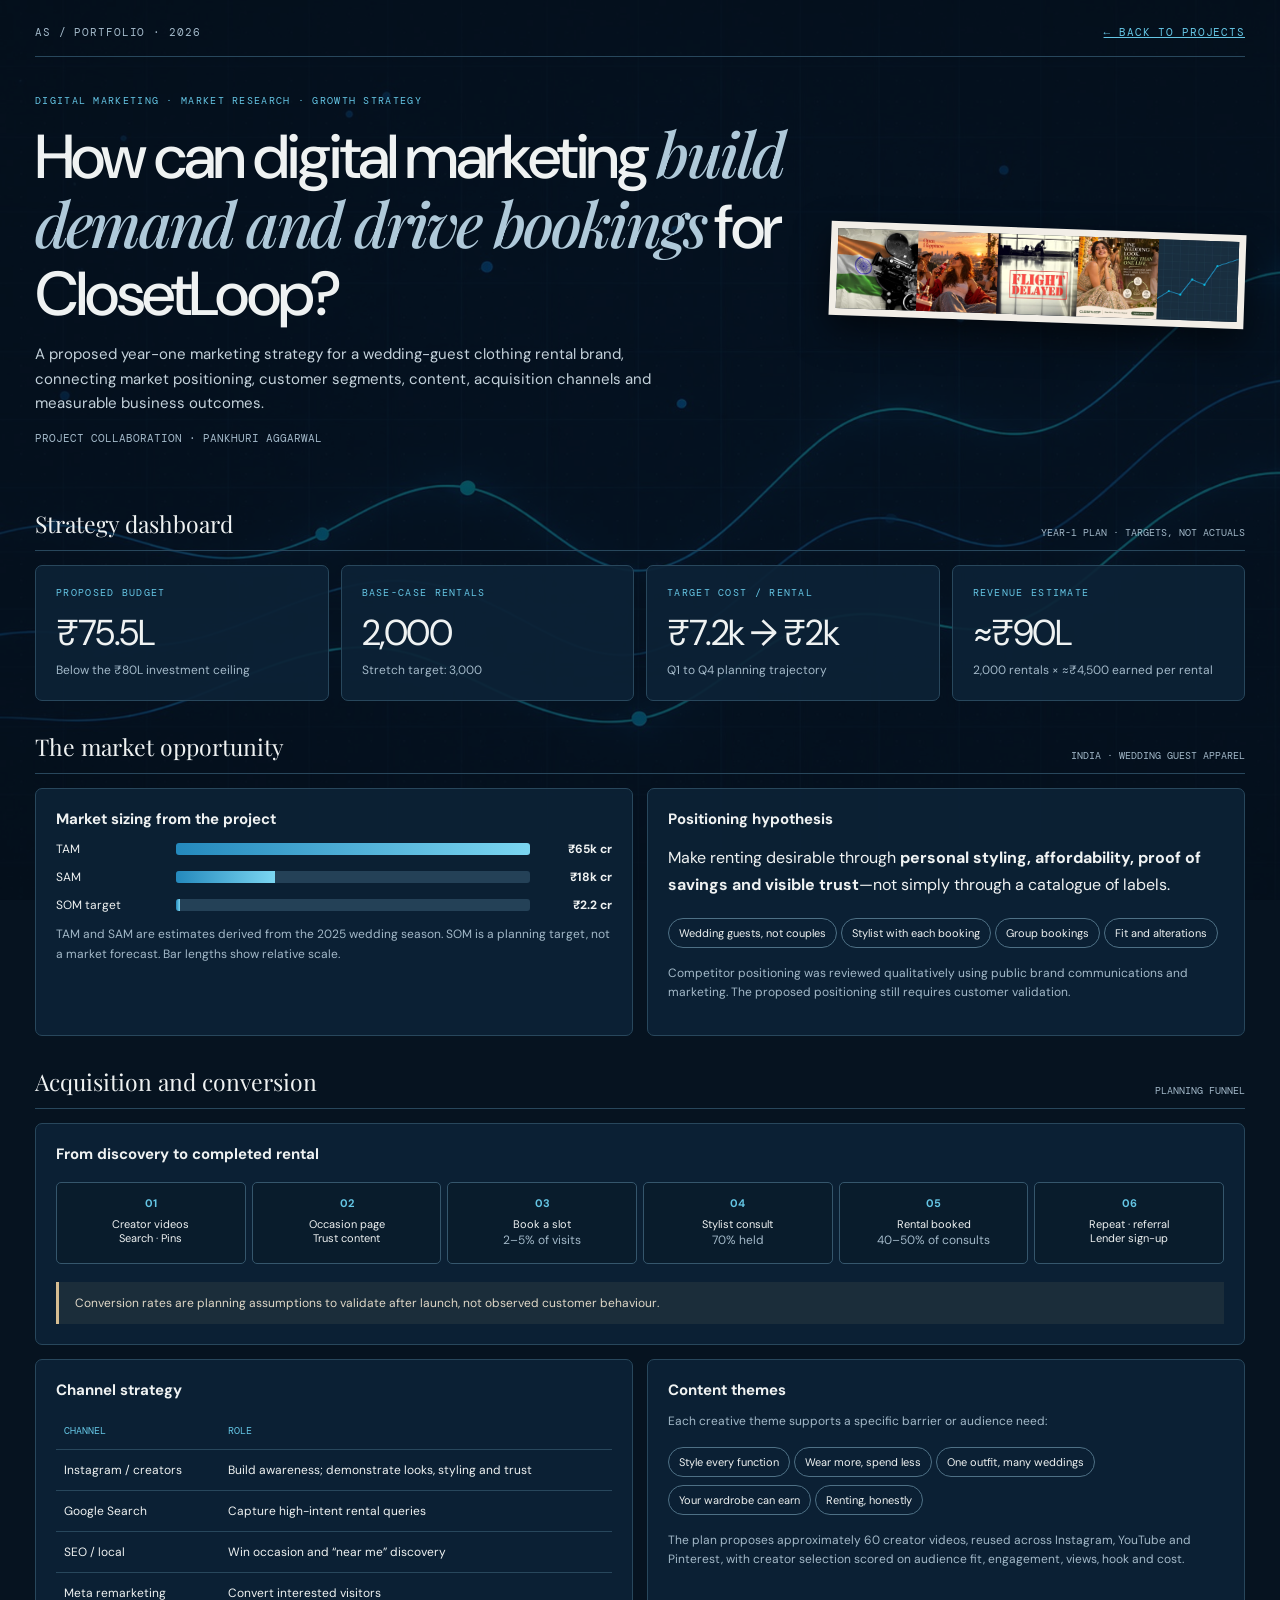
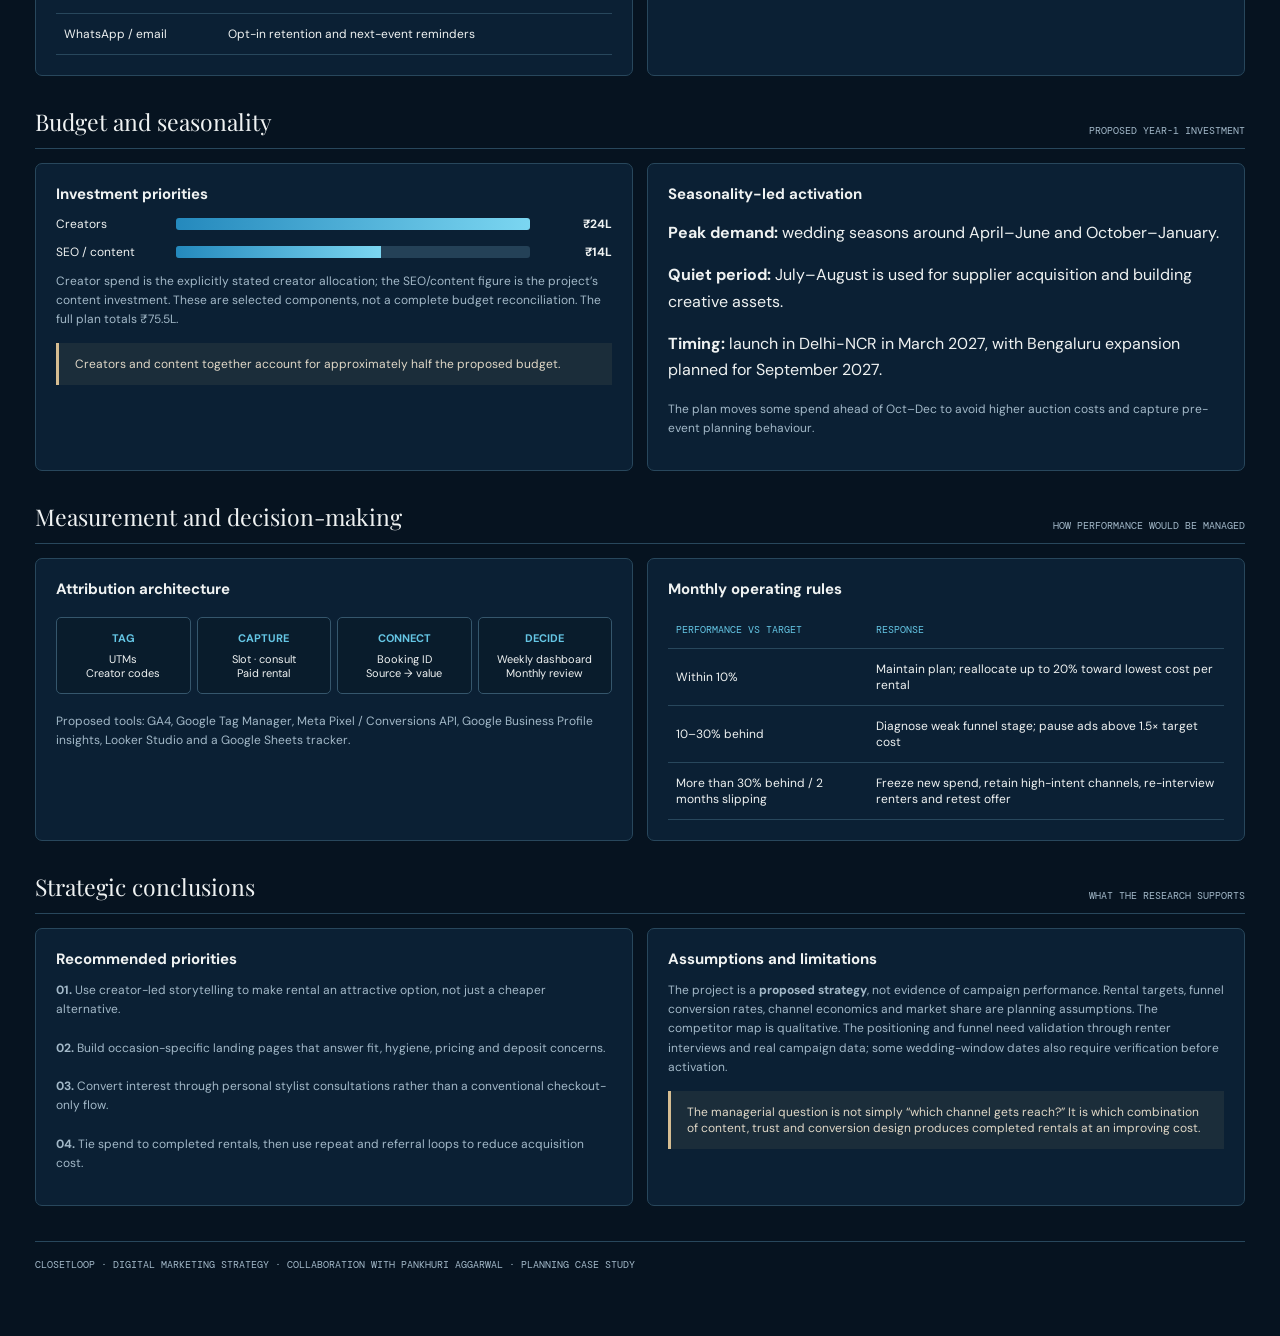
==== closetloop.html @ 4fa4aa9a "Publish portfolio project dashboards" ====
<!doctype html><html lang="en"><head><meta charset="utf-8"><meta name="viewport" content="width=device-width,initial-scale=1"><title>ClosetLoop | Digital Marketing Strategy</title><style>
@import url('https://fonts.googleapis.com/css2?family=DM+Sans:wght@400;500;600;700&family=DM+Mono&family=Playfair+Display:ital,wght@0,500;1,500&display=swap');
:root{--ink:#eff2f2;--muted:#a3b9c9;--line:#28475c;--cyan:#65c6e5;--gold:#d6bd92;--panel:#0d2336e8}*{box-sizing:border-box}body{margin:0;background:#061320 url('assets/wallpaper.jpg') center/cover fixed;color:var(--ink);font-family:'DM Sans',sans-serif}body:before{content:'';position:fixed;inset:0;background:#061320b5;z-index:-1}.wrap{max-width:1300px;margin:auto;padding:25px 35px 65px}.top{display:flex;justify-content:space-between;border-bottom:1px solid var(--line);padding-bottom:17px;font:11px 'DM Mono',monospace;letter-spacing:.08em;color:var(--muted)}a{color:var(--cyan)}.hero{display:grid;grid-template-columns:1.3fr .7fr;gap:25px;align-items:center;padding:37px 0 22px}.eyebrow,.micro{font:10px 'DM Mono',monospace;letter-spacing:.13em;text-transform:uppercase;color:var(--cyan)}h1{font-size:clamp(35px,5vw,62px);line-height:1.07;letter-spacing:-.045em;font-weight:500;margin:13px 0}h1 em{font-family:'Playfair Display',serif;color:#afc9d9;font-weight:500}p{line-height:1.65}.lede{color:#c4d2db;font-size:15px;max-width:670px}.hero img{width:100%;max-height:260px;object-fit:cover;object-position:75% center;border:7px solid #f2eee7;transform:rotate(2deg);box-shadow:0 15px 35px #0008}.credit{font:11px 'DM Mono',monospace;color:var(--muted)}.section{margin-top:30px}.sectionhead{display:flex;justify-content:space-between;align-items:end;gap:12px;border-bottom:1px solid var(--line);padding-bottom:11px;margin-bottom:14px}.sectionhead h2{font:23px 'Playfair Display',serif;margin:0}.sectionhead span{font:10px 'DM Mono',monospace;color:var(--muted)}.kpis{display:grid;grid-template-columns:repeat(4,1fr);gap:12px}.panel{background:var(--panel);border:1px solid var(--line);border-radius:7px;padding:20px}.metric{font-size:36px;letter-spacing:-.04em;margin:10px 0 5px}.small{font-size:12px;color:var(--muted);line-height:1.6}.two{display:grid;grid-template-columns:1fr 1fr;gap:14px}.panel h3{font-size:15px;margin:0 0 12px}.barrow{display:grid;grid-template-columns:110px 1fr 72px;gap:10px;align-items:center;margin:12px 0;font-size:12px}.track{height:12px;background:#244157;border-radius:3px;overflow:hidden}.fill{height:100%;background:linear-gradient(90deg,#2489bd,#7bd6f1)}.barrow strong{text-align:right}.steps{display:flex;gap:6px;margin:18px 0;flex-wrap:wrap}.step{flex:1;min-width:105px;border:1px solid #35566c;background:#091c2c;padding:13px 8px;border-radius:5px;text-align:center;font-size:11px}.step b{display:block;color:var(--cyan);margin-bottom:7px}.table{width:100%;border-collapse:collapse;font-size:12px}.table th,.table td{padding:12px 8px;text-align:left;border-bottom:1px solid var(--line)}.table th{color:var(--cyan);font:10px 'DM Mono',monospace;text-transform:uppercase}.pill{display:inline-block;border:1px solid #4e7085;border-radius:30px;padding:7px 10px;font-size:11px;margin:4px 4px 4px 0}.callout{border-left:3px solid var(--gold);background:#d6bd9214;padding:13px 16px;font-size:12px;color:#e0d8c7;margin-top:14px}.foot{border-top:1px solid var(--line);margin-top:35px;padding-top:16px;font:10px 'DM Mono',monospace;color:var(--muted)}@media(max-width:850px){.hero,.two{grid-template-columns:1fr}.kpis{grid-template-columns:repeat(2,1fr)}.hero img{max-height:240px}}@media(max-width:500px){.wrap{padding:20px}.kpis{grid-template-columns:1fr}.barrow{grid-template-columns:90px 1fr 55px}}
</style></head><body><main class="wrap"><header class="top"><span>AS / PORTFOLIO · 2026</span><a href="index.html">← BACK TO PROJECTS</a></header>
<div class="hero"><div><div class="eyebrow">DIGITAL MARKETING · MARKET RESEARCH · GROWTH STRATEGY</div><h1>How can digital marketing <em>build demand and drive bookings</em> for ClosetLoop?</h1><p class="lede">A proposed year-one marketing strategy for a wedding-guest clothing rental brand, connecting market positioning, customer segments, content, acquisition channels and measurable business outcomes.</p><p class="credit">PROJECT COLLABORATION · PANKHURI AGGARWAL</p></div><img src="assets/project-strip.jpg" alt="ClosetLoop wedding-wear campaign creative"></div>
<section class="section"><div class="sectionhead"><h2>Strategy dashboard</h2><span>YEAR-1 PLAN · TARGETS, NOT ACTUALS</span></div><div class="kpis"><div class="panel"><div class="micro">PROPOSED BUDGET</div><div class="metric">₹75.5L</div><div class="small">Below the ₹80L investment ceiling</div></div><div class="panel"><div class="micro">BASE-CASE RENTALS</div><div class="metric">2,000</div><div class="small">Stretch target: 3,000</div></div><div class="panel"><div class="micro">TARGET COST / RENTAL</div><div class="metric">₹7.2k → ₹2k</div><div class="small">Q1 to Q4 planning trajectory</div></div><div class="panel"><div class="micro">REVENUE ESTIMATE</div><div class="metric">≈₹90L</div><div class="small">2,000 rentals × ≈₹4,500 earned per rental</div></div></section>
<section class="section"><div class="sectionhead"><h2>The market opportunity</h2><span>INDIA · WEDDING GUEST APPAREL</span></div><div class="two"><div class="panel"><h3>Market sizing from the project</h3><div class="barrow"><span>TAM</span><div class="track"><div class="fill" style="width:100%"></div></div><strong>₹65k cr</strong></div><div class="barrow"><span>SAM</span><div class="track"><div class="fill" style="width:28%"></div></div><strong>₹18k cr</strong></div><div class="barrow"><span>SOM target</span><div class="track"><div class="fill" style="width:1%;min-width:4px"></div></div><strong>₹2.2 cr</strong></div><p class="small">TAM and SAM are estimates derived from the 2025 wedding season. SOM is a planning target, not a market forecast. Bar lengths show relative scale.</p></div><div class="panel"><h3>Positioning hypothesis</h3><p>Make renting desirable through <b>personal styling, affordability, proof of savings and visible trust</b>—not simply through a catalogue of labels.</p><span class="pill">Wedding guests, not couples</span><span class="pill">Stylist with each booking</span><span class="pill">Group bookings</span><span class="pill">Fit and alterations</span><p class="small">Competitor positioning was reviewed qualitatively using public brand communications and marketing. The proposed positioning still requires customer validation.</p></div></div></section>
<section class="section"><div class="sectionhead"><h2>Acquisition and conversion</h2><span>PLANNING FUNNEL</span></div><div class="panel"><h3>From discovery to completed rental</h3><div class="steps"><div class="step"><b>01</b>Creator videos<br>Search · Pins</div><div class="step"><b>02</b>Occasion page<br>Trust content</div><div class="step"><b>03</b>Book a slot<br><span class="small">2–5% of visits</span></div><div class="step"><b>04</b>Stylist consult<br><span class="small">70% held</span></div><div class="step"><b>05</b>Rental booked<br><span class="small">40–50% of consults</span></div><div class="step"><b>06</b>Repeat · referral<br>Lender sign-up</div></div><div class="callout">Conversion rates are planning assumptions to validate after launch, not observed customer behaviour.</div></div><div class="two" style="margin-top:14px"><div class="panel"><h3>Channel strategy</h3><table class="table"><tr><th>Channel</th><th>Role</th></tr><tr><td>Instagram / creators</td><td>Build awareness; demonstrate looks, styling and trust</td></tr><tr><td>Google Search</td><td>Capture high-intent rental queries</td></tr><tr><td>SEO / local</td><td>Win occasion and “near me” discovery</td></tr><tr><td>Meta remarketing</td><td>Convert interested visitors</td></tr><tr><td>WhatsApp / email</td><td>Opt-in retention and next-event reminders</td></tr></table></div><div class="panel"><h3>Content themes</h3><p class="small">Each creative theme supports a specific barrier or audience need:</p><span class="pill">Style every function</span><span class="pill">Wear more, spend less</span><span class="pill">One outfit, many weddings</span><span class="pill">Your wardrobe can earn</span><span class="pill">Renting, honestly</span><p class="small">The plan proposes approximately 60 creator videos, reused across Instagram, YouTube and Pinterest, with creator selection scored on audience fit, engagement, views, hook and cost.</p></div></div></section>
<section class="section"><div class="sectionhead"><h2>Budget and seasonality</h2><span>PROPOSED YEAR-1 INVESTMENT</span></div><div class="two"><div class="panel"><h3>Investment priorities</h3><div class="barrow"><span>Creators</span><div class="track"><div class="fill" style="width:100%"></div></div><strong>₹24L</strong></div><div class="barrow"><span>SEO / content</span><div class="track"><div class="fill" style="width:58%"></div></div><strong>₹14L</strong></div><p class="small">Creator spend is the explicitly stated creator allocation; the SEO/content figure is the project’s content investment. These are selected components, not a complete budget reconciliation. The full plan totals ₹75.5L.</p><div class="callout">Creators and content together account for approximately half the proposed budget.</div></div><div class="panel"><h3>Seasonality-led activation</h3><p><b>Peak demand:</b> wedding seasons around April–June and October–January.</p><p><b>Quiet period:</b> July–August is used for supplier acquisition and building creative assets.</p><p><b>Timing:</b> launch in Delhi-NCR in March 2027, with Bengaluru expansion planned for September 2027.</p><p class="small">The plan moves some spend ahead of Oct–Dec to avoid higher auction costs and capture pre-event planning behaviour.</p></div></div></section>
<section class="section"><div class="sectionhead"><h2>Measurement and decision-making</h2><span>HOW PERFORMANCE WOULD BE MANAGED</span></div><div class="two"><div class="panel"><h3>Attribution architecture</h3><div class="steps"><div class="step"><b>TAG</b>UTMs<br>Creator codes</div><div class="step"><b>CAPTURE</b>Slot · consult<br>Paid rental</div><div class="step"><b>CONNECT</b>Booking ID<br>Source → value</div><div class="step"><b>DECIDE</b>Weekly dashboard<br>Monthly review</div></div><p class="small">Proposed tools: GA4, Google Tag Manager, Meta Pixel / Conversions API, Google Business Profile insights, Looker Studio and a Google Sheets tracker.</p></div><div class="panel"><h3>Monthly operating rules</h3><table class="table"><tr><th>Performance vs target</th><th>Response</th></tr><tr><td>Within 10%</td><td>Maintain plan; reallocate up to 20% toward lowest cost per rental</td></tr><tr><td>10–30% behind</td><td>Diagnose weak funnel stage; pause ads above 1.5× target cost</td></tr><tr><td>More than 30% behind / 2 months slipping</td><td>Freeze new spend, retain high-intent channels, re-interview renters and retest offer</td></tr></table></div></div></section>
<section class="section"><div class="sectionhead"><h2>Strategic conclusions</h2><span>WHAT THE RESEARCH SUPPORTS</span></div><div class="two"><div class="panel"><h3>Recommended priorities</h3><p class="small"><b>01.</b> Use creator-led storytelling to make rental an attractive option, not just a cheaper alternative.<br><br><b>02.</b> Build occasion-specific landing pages that answer fit, hygiene, pricing and deposit concerns.<br><br><b>03.</b> Convert interest through personal stylist consultations rather than a conventional checkout-only flow.<br><br><b>04.</b> Tie spend to completed rentals, then use repeat and referral loops to reduce acquisition cost.</p></div><div class="panel"><h3>Assumptions and limitations</h3><p class="small">The project is a <b>proposed strategy</b>, not evidence of campaign performance. Rental targets, funnel conversion rates, channel economics and market share are planning assumptions. The competitor map is qualitative. The positioning and funnel need validation through renter interviews and real campaign data; some wedding-window dates also require verification before activation.</p><div class="callout">The managerial question is not simply “which channel gets reach?” It is which combination of content, trust and conversion design produces completed rentals at an improving cost.</div></div></div></section>
<footer class="foot">CLOSETLOOP · DIGITAL MARKETING STRATEGY · COLLABORATION WITH PANKHURI AGGARWAL · PLANNING CASE STUDY</footer></main></body></html>
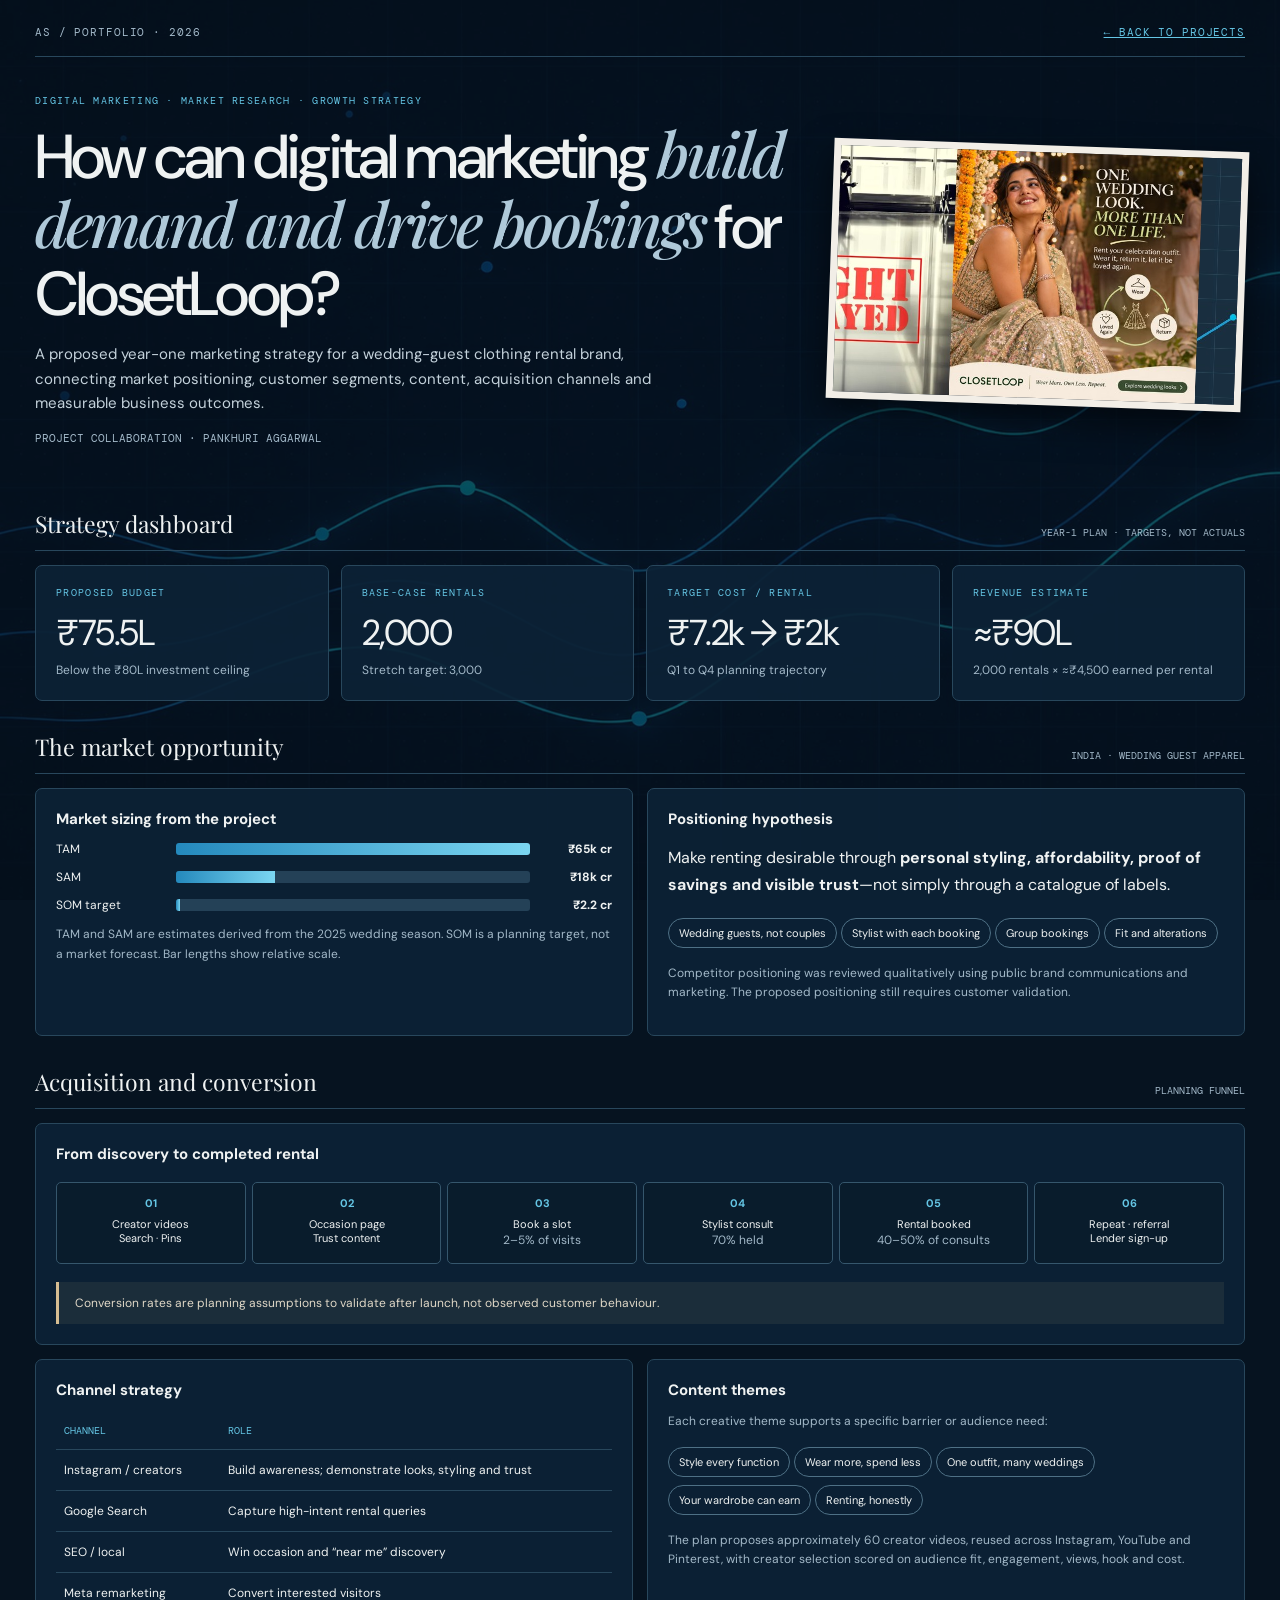
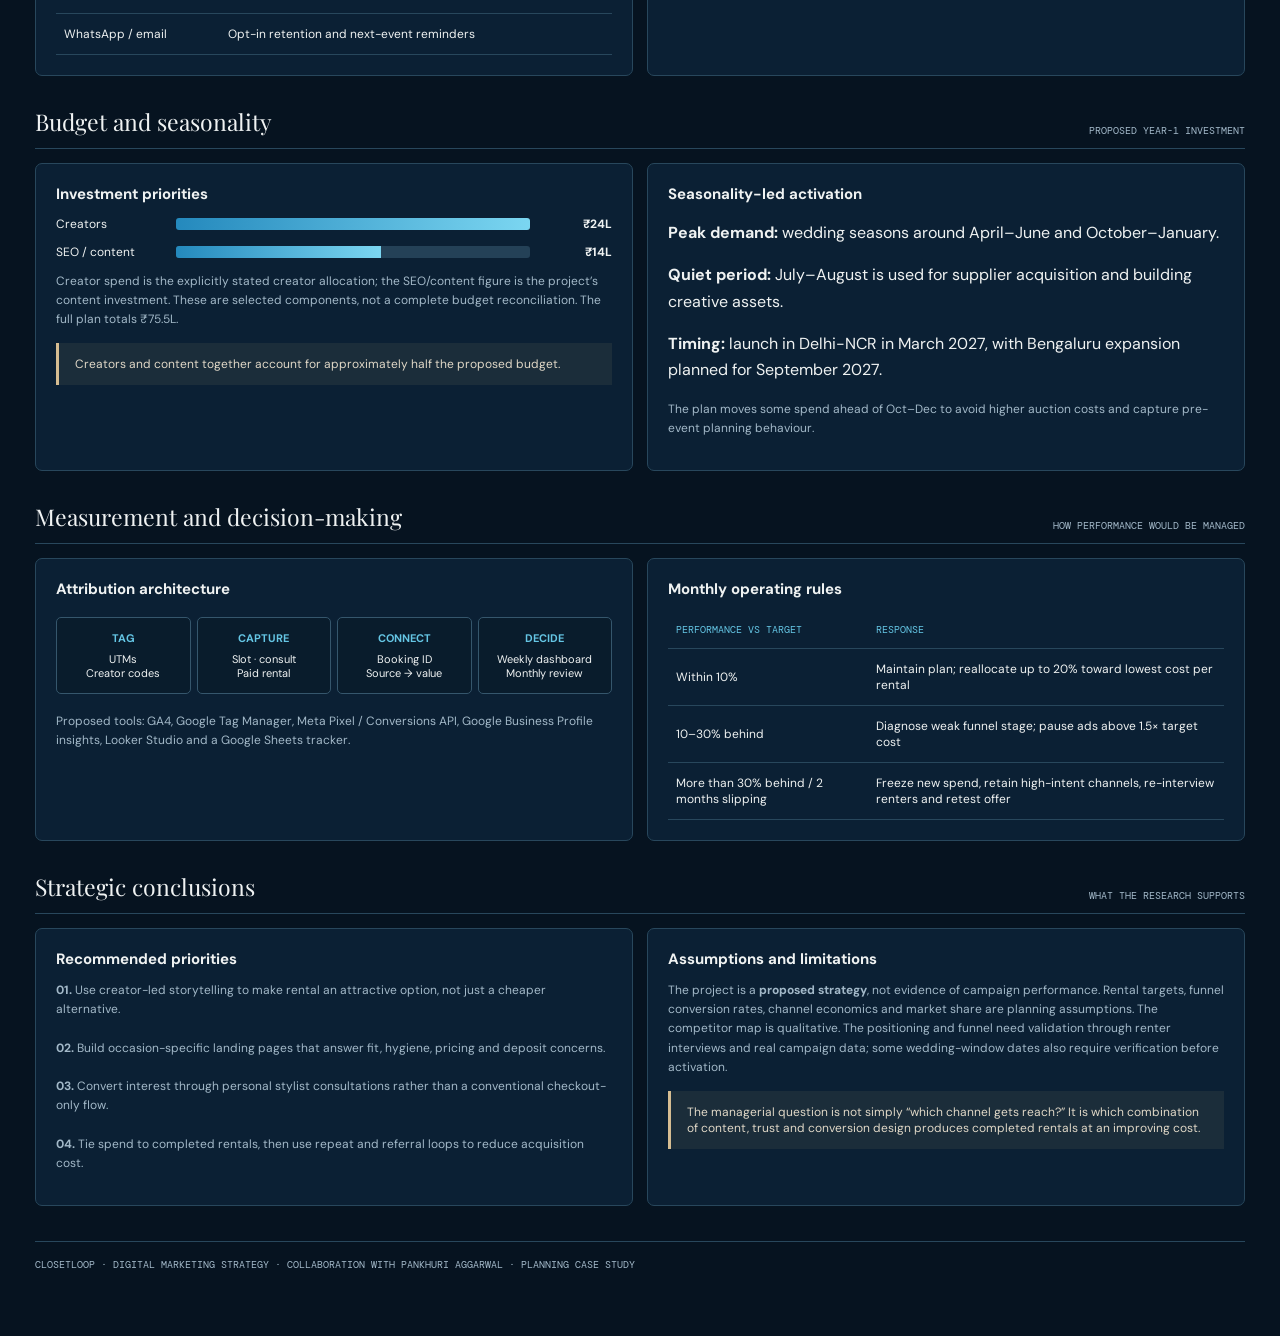
==== commit dff7dfa0: "Crop campaign visual in ClosetLoop dashboard" ====
--- a/closetloop.html
+++ b/closetloop.html
@@ -1,6 +1,6 @@
 <!doctype html><html lang="en"><head><meta charset="utf-8"><meta name="viewport" content="width=device-width,initial-scale=1"><title>ClosetLoop | Digital Marketing Strategy</title><style>
 @import url('https://fonts.googleapis.com/css2?family=DM+Sans:wght@400;500;600;700&family=DM+Mono&family=Playfair+Display:ital,wght@0,500;1,500&display=swap');
-:root{--ink:#eff2f2;--muted:#a3b9c9;--line:#28475c;--cyan:#65c6e5;--gold:#d6bd92;--panel:#0d2336e8}*{box-sizing:border-box}body{margin:0;background:#061320 url('assets/wallpaper.jpg') center/cover fixed;color:var(--ink);font-family:'DM Sans',sans-serif}body:before{content:'';position:fixed;inset:0;background:#061320b5;z-index:-1}.wrap{max-width:1300px;margin:auto;padding:25px 35px 65px}.top{display:flex;justify-content:space-between;border-bottom:1px solid var(--line);padding-bottom:17px;font:11px 'DM Mono',monospace;letter-spacing:.08em;color:var(--muted)}a{color:var(--cyan)}.hero{display:grid;grid-template-columns:1.3fr .7fr;gap:25px;align-items:center;padding:37px 0 22px}.eyebrow,.micro{font:10px 'DM Mono',monospace;letter-spacing:.13em;text-transform:uppercase;color:var(--cyan)}h1{font-size:clamp(35px,5vw,62px);line-height:1.07;letter-spacing:-.045em;font-weight:500;margin:13px 0}h1 em{font-family:'Playfair Display',serif;color:#afc9d9;font-weight:500}p{line-height:1.65}.lede{color:#c4d2db;font-size:15px;max-width:670px}.hero img{width:100%;max-height:260px;object-fit:cover;object-position:75% center;border:7px solid #f2eee7;transform:rotate(2deg);box-shadow:0 15px 35px #0008}.credit{font:11px 'DM Mono',monospace;color:var(--muted)}.section{margin-top:30px}.sectionhead{display:flex;justify-content:space-between;align-items:end;gap:12px;border-bottom:1px solid var(--line);padding-bottom:11px;margin-bottom:14px}.sectionhead h2{font:23px 'Playfair Display',serif;margin:0}.sectionhead span{font:10px 'DM Mono',monospace;color:var(--muted)}.kpis{display:grid;grid-template-columns:repeat(4,1fr);gap:12px}.panel{background:var(--panel);border:1px solid var(--line);border-radius:7px;padding:20px}.metric{font-size:36px;letter-spacing:-.04em;margin:10px 0 5px}.small{font-size:12px;color:var(--muted);line-height:1.6}.two{display:grid;grid-template-columns:1fr 1fr;gap:14px}.panel h3{font-size:15px;margin:0 0 12px}.barrow{display:grid;grid-template-columns:110px 1fr 72px;gap:10px;align-items:center;margin:12px 0;font-size:12px}.track{height:12px;background:#244157;border-radius:3px;overflow:hidden}.fill{height:100%;background:linear-gradient(90deg,#2489bd,#7bd6f1)}.barrow strong{text-align:right}.steps{display:flex;gap:6px;margin:18px 0;flex-wrap:wrap}.step{flex:1;min-width:105px;border:1px solid #35566c;background:#091c2c;padding:13px 8px;border-radius:5px;text-align:center;font-size:11px}.step b{display:block;color:var(--cyan);margin-bottom:7px}.table{width:100%;border-collapse:collapse;font-size:12px}.table th,.table td{padding:12px 8px;text-align:left;border-bottom:1px solid var(--line)}.table th{color:var(--cyan);font:10px 'DM Mono',monospace;text-transform:uppercase}.pill{display:inline-block;border:1px solid #4e7085;border-radius:30px;padding:7px 10px;font-size:11px;margin:4px 4px 4px 0}.callout{border-left:3px solid var(--gold);background:#d6bd9214;padding:13px 16px;font-size:12px;color:#e0d8c7;margin-top:14px}.foot{border-top:1px solid var(--line);margin-top:35px;padding-top:16px;font:10px 'DM Mono',monospace;color:var(--muted)}@media(max-width:850px){.hero,.two{grid-template-columns:1fr}.kpis{grid-template-columns:repeat(2,1fr)}.hero img{max-height:240px}}@media(max-width:500px){.wrap{padding:20px}.kpis{grid-template-columns:1fr}.barrow{grid-template-columns:90px 1fr 55px}}
+:root{--ink:#eff2f2;--muted:#a3b9c9;--line:#28475c;--cyan:#65c6e5;--gold:#d6bd92;--panel:#0d2336e8}*{box-sizing:border-box}body{margin:0;background:#061320 url('assets/wallpaper.jpg') center/cover fixed;color:var(--ink);font-family:'DM Sans',sans-serif}body:before{content:'';position:fixed;inset:0;background:#061320b5;z-index:-1}.wrap{max-width:1300px;margin:auto;padding:25px 35px 65px}.top{display:flex;justify-content:space-between;border-bottom:1px solid var(--line);padding-bottom:17px;font:11px 'DM Mono',monospace;letter-spacing:.08em;color:var(--muted)}a{color:var(--cyan)}.hero{display:grid;grid-template-columns:1.3fr .7fr;gap:25px;align-items:center;padding:37px 0 22px}.eyebrow,.micro{font:10px 'DM Mono',monospace;letter-spacing:.13em;text-transform:uppercase;color:var(--cyan)}h1{font-size:clamp(35px,5vw,62px);line-height:1.07;letter-spacing:-.045em;font-weight:500;margin:13px 0}h1 em{font-family:'Playfair Display',serif;color:#afc9d9;font-weight:500}p{line-height:1.65}.lede{color:#c4d2db;font-size:15px;max-width:670px}.hero img{width:100%;height:260px;max-height:260px;object-fit:cover;object-position:75% center;border:7px solid #f2eee7;transform:rotate(2deg);box-shadow:0 15px 35px #0008}.credit{font:11px 'DM Mono',monospace;color:var(--muted)}.section{margin-top:30px}.sectionhead{display:flex;justify-content:space-between;align-items:end;gap:12px;border-bottom:1px solid var(--line);padding-bottom:11px;margin-bottom:14px}.sectionhead h2{font:23px 'Playfair Display',serif;margin:0}.sectionhead span{font:10px 'DM Mono',monospace;color:var(--muted)}.kpis{display:grid;grid-template-columns:repeat(4,1fr);gap:12px}.panel{background:var(--panel);border:1px solid var(--line);border-radius:7px;padding:20px}.metric{font-size:36px;letter-spacing:-.04em;margin:10px 0 5px}.small{font-size:12px;color:var(--muted);line-height:1.6}.two{display:grid;grid-template-columns:1fr 1fr;gap:14px}.panel h3{font-size:15px;margin:0 0 12px}.barrow{display:grid;grid-template-columns:110px 1fr 72px;gap:10px;align-items:center;margin:12px 0;font-size:12px}.track{height:12px;background:#244157;border-radius:3px;overflow:hidden}.fill{height:100%;background:linear-gradient(90deg,#2489bd,#7bd6f1)}.barrow strong{text-align:right}.steps{display:flex;gap:6px;margin:18px 0;flex-wrap:wrap}.step{flex:1;min-width:105px;border:1px solid #35566c;background:#091c2c;padding:13px 8px;border-radius:5px;text-align:center;font-size:11px}.step b{display:block;color:var(--cyan);margin-bottom:7px}.table{width:100%;border-collapse:collapse;font-size:12px}.table th,.table td{padding:12px 8px;text-align:left;border-bottom:1px solid var(--line)}.table th{color:var(--cyan);font:10px 'DM Mono',monospace;text-transform:uppercase}.pill{display:inline-block;border:1px solid #4e7085;border-radius:30px;padding:7px 10px;font-size:11px;margin:4px 4px 4px 0}.callout{border-left:3px solid var(--gold);background:#d6bd9214;padding:13px 16px;font-size:12px;color:#e0d8c7;margin-top:14px}.foot{border-top:1px solid var(--line);margin-top:35px;padding-top:16px;font:10px 'DM Mono',monospace;color:var(--muted)}@media(max-width:850px){.hero,.two{grid-template-columns:1fr}.kpis{grid-template-columns:repeat(2,1fr)}.hero img{max-height:240px}}@media(max-width:500px){.wrap{padding:20px}.kpis{grid-template-columns:1fr}.barrow{grid-template-columns:90px 1fr 55px}}
 </style></head><body><main class="wrap"><header class="top"><span>AS / PORTFOLIO · 2026</span><a href="index.html">← BACK TO PROJECTS</a></header>
 <div class="hero"><div><div class="eyebrow">DIGITAL MARKETING · MARKET RESEARCH · GROWTH STRATEGY</div><h1>How can digital marketing <em>build demand and drive bookings</em> for ClosetLoop?</h1><p class="lede">A proposed year-one marketing strategy for a wedding-guest clothing rental brand, connecting market positioning, customer segments, content, acquisition channels and measurable business outcomes.</p><p class="credit">PROJECT COLLABORATION · PANKHURI AGGARWAL</p></div><img src="assets/project-strip.jpg" alt="ClosetLoop wedding-wear campaign creative"></div>
 <section class="section"><div class="sectionhead"><h2>Strategy dashboard</h2><span>YEAR-1 PLAN · TARGETS, NOT ACTUALS</span></div><div class="kpis"><div class="panel"><div class="micro">PROPOSED BUDGET</div><div class="metric">₹75.5L</div><div class="small">Below the ₹80L investment ceiling</div></div><div class="panel"><div class="micro">BASE-CASE RENTALS</div><div class="metric">2,000</div><div class="small">Stretch target: 3,000</div></div><div class="panel"><div class="micro">TARGET COST / RENTAL</div><div class="metric">₹7.2k → ₹2k</div><div class="small">Q1 to Q4 planning trajectory</div></div><div class="panel"><div class="micro">REVENUE ESTIMATE</div><div class="metric">≈₹90L</div><div class="small">2,000 rentals × ≈₹4,500 earned per rental</div></div></section>
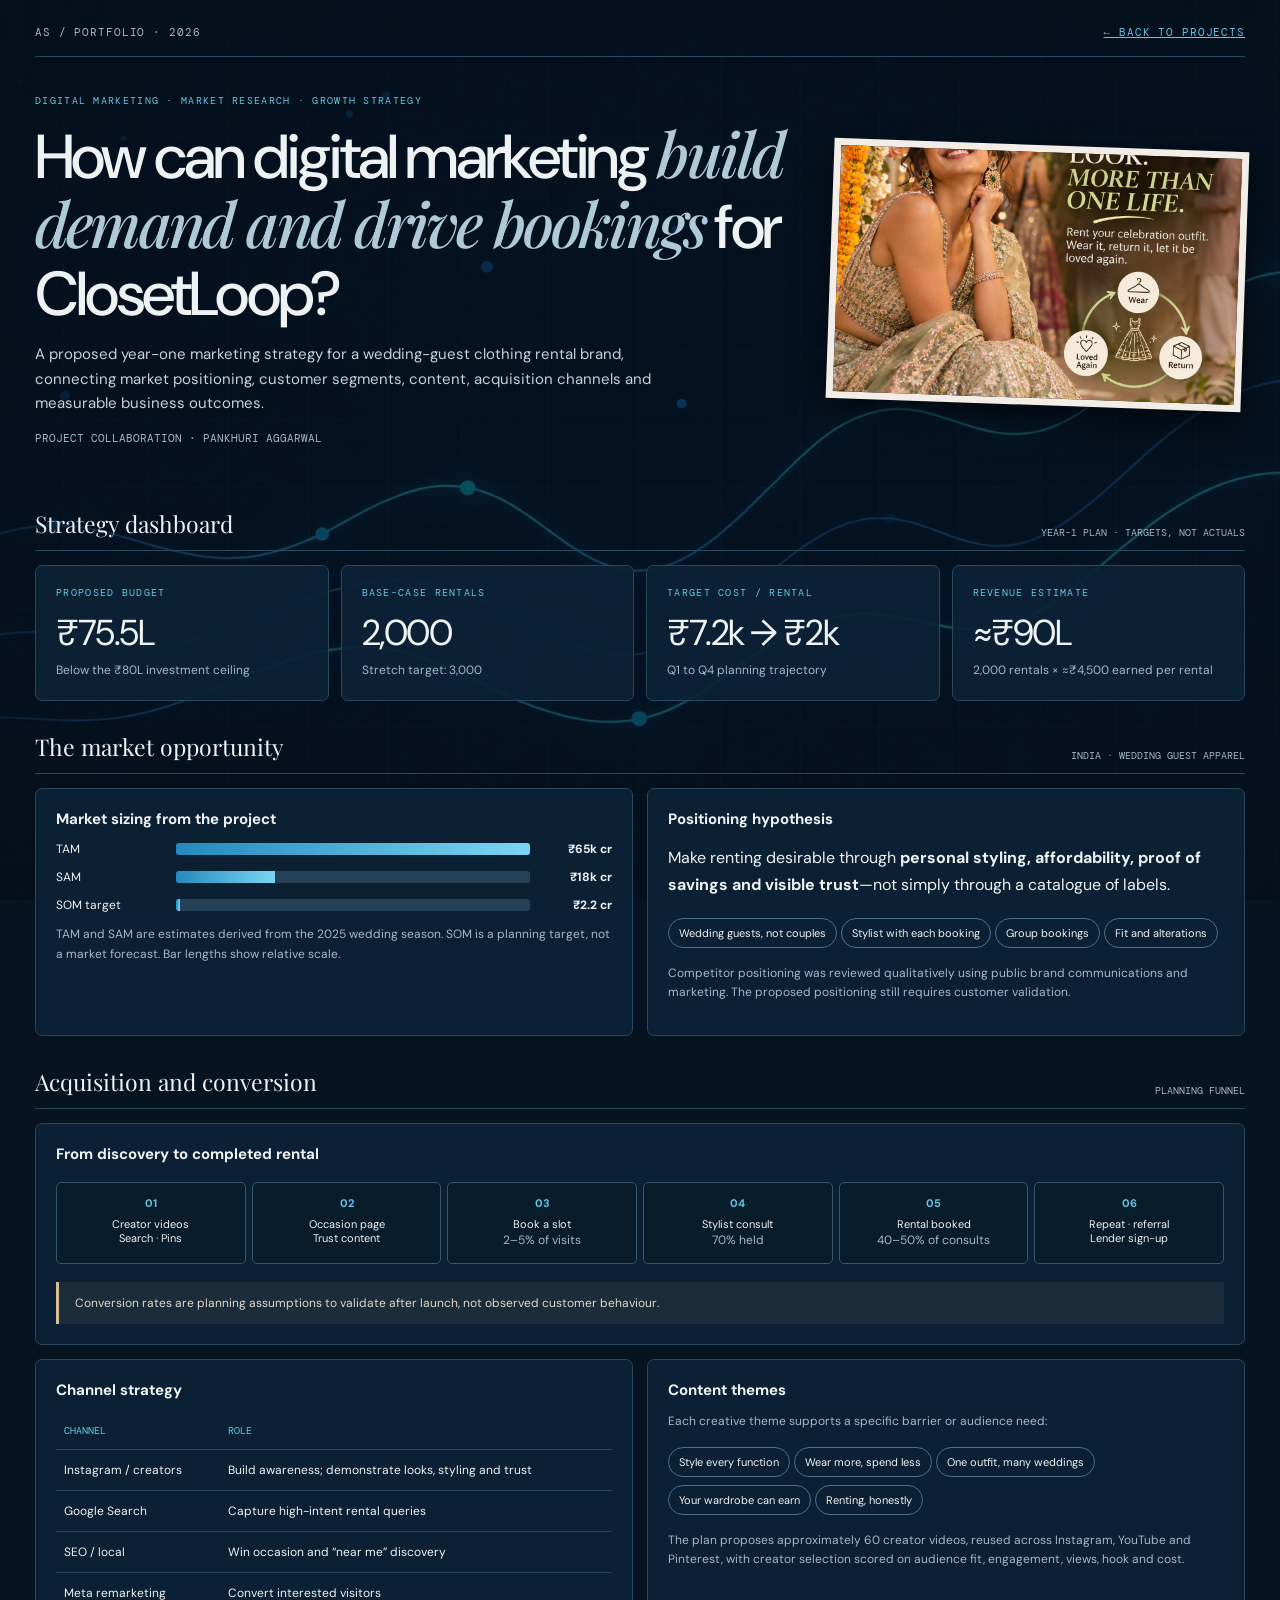
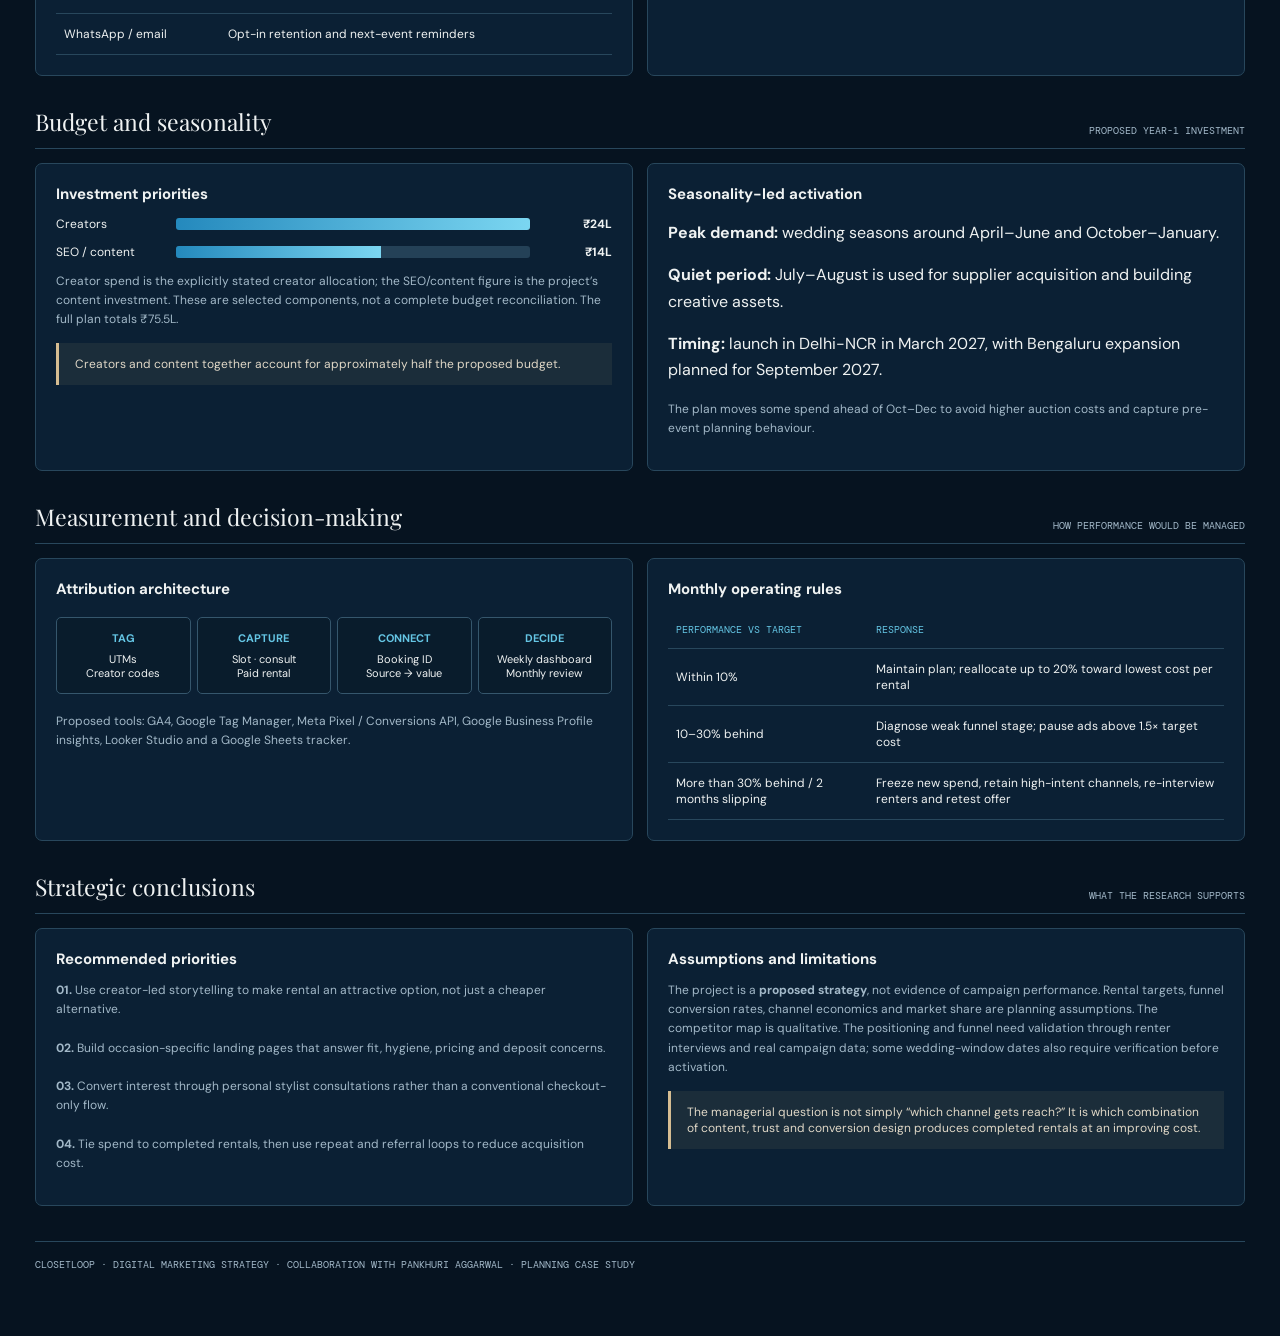
==== commit 2cdf0ccb: "Update closetloop.html" ====
--- a/closetloop.html
+++ b/closetloop.html
@@ -2,11 +2,11 @@
 @import url('https://fonts.googleapis.com/css2?family=DM+Sans:wght@400;500;600;700&family=DM+Mono&family=Playfair+Display:ital,wght@0,500;1,500&display=swap');
 :root{--ink:#eff2f2;--muted:#a3b9c9;--line:#28475c;--cyan:#65c6e5;--gold:#d6bd92;--panel:#0d2336e8}*{box-sizing:border-box}body{margin:0;background:#061320 url('assets/wallpaper.jpg') center/cover fixed;color:var(--ink);font-family:'DM Sans',sans-serif}body:before{content:'';position:fixed;inset:0;background:#061320b5;z-index:-1}.wrap{max-width:1300px;margin:auto;padding:25px 35px 65px}.top{display:flex;justify-content:space-between;border-bottom:1px solid var(--line);padding-bottom:17px;font:11px 'DM Mono',monospace;letter-spacing:.08em;color:var(--muted)}a{color:var(--cyan)}.hero{display:grid;grid-template-columns:1.3fr .7fr;gap:25px;align-items:center;padding:37px 0 22px}.eyebrow,.micro{font:10px 'DM Mono',monospace;letter-spacing:.13em;text-transform:uppercase;color:var(--cyan)}h1{font-size:clamp(35px,5vw,62px);line-height:1.07;letter-spacing:-.045em;font-weight:500;margin:13px 0}h1 em{font-family:'Playfair Display',serif;color:#afc9d9;font-weight:500}p{line-height:1.65}.lede{color:#c4d2db;font-size:15px;max-width:670px}.hero img{width:100%;height:260px;max-height:260px;object-fit:cover;object-position:75% center;border:7px solid #f2eee7;transform:rotate(2deg);box-shadow:0 15px 35px #0008}.credit{font:11px 'DM Mono',monospace;color:var(--muted)}.section{margin-top:30px}.sectionhead{display:flex;justify-content:space-between;align-items:end;gap:12px;border-bottom:1px solid var(--line);padding-bottom:11px;margin-bottom:14px}.sectionhead h2{font:23px 'Playfair Display',serif;margin:0}.sectionhead span{font:10px 'DM Mono',monospace;color:var(--muted)}.kpis{display:grid;grid-template-columns:repeat(4,1fr);gap:12px}.panel{background:var(--panel);border:1px solid var(--line);border-radius:7px;padding:20px}.metric{font-size:36px;letter-spacing:-.04em;margin:10px 0 5px}.small{font-size:12px;color:var(--muted);line-height:1.6}.two{display:grid;grid-template-columns:1fr 1fr;gap:14px}.panel h3{font-size:15px;margin:0 0 12px}.barrow{display:grid;grid-template-columns:110px 1fr 72px;gap:10px;align-items:center;margin:12px 0;font-size:12px}.track{height:12px;background:#244157;border-radius:3px;overflow:hidden}.fill{height:100%;background:linear-gradient(90deg,#2489bd,#7bd6f1)}.barrow strong{text-align:right}.steps{display:flex;gap:6px;margin:18px 0;flex-wrap:wrap}.step{flex:1;min-width:105px;border:1px solid #35566c;background:#091c2c;padding:13px 8px;border-radius:5px;text-align:center;font-size:11px}.step b{display:block;color:var(--cyan);margin-bottom:7px}.table{width:100%;border-collapse:collapse;font-size:12px}.table th,.table td{padding:12px 8px;text-align:left;border-bottom:1px solid var(--line)}.table th{color:var(--cyan);font:10px 'DM Mono',monospace;text-transform:uppercase}.pill{display:inline-block;border:1px solid #4e7085;border-radius:30px;padding:7px 10px;font-size:11px;margin:4px 4px 4px 0}.callout{border-left:3px solid var(--gold);background:#d6bd9214;padding:13px 16px;font-size:12px;color:#e0d8c7;margin-top:14px}.foot{border-top:1px solid var(--line);margin-top:35px;padding-top:16px;font:10px 'DM Mono',monospace;color:var(--muted)}@media(max-width:850px){.hero,.two{grid-template-columns:1fr}.kpis{grid-template-columns:repeat(2,1fr)}.hero img{max-height:240px}}@media(max-width:500px){.wrap{padding:20px}.kpis{grid-template-columns:1fr}.barrow{grid-template-columns:90px 1fr 55px}}
 </style></head><body><main class="wrap"><header class="top"><span>AS / PORTFOLIO · 2026</span><a href="index.html">← BACK TO PROJECTS</a></header>
-<div class="hero"><div><div class="eyebrow">DIGITAL MARKETING · MARKET RESEARCH · GROWTH STRATEGY</div><h1>How can digital marketing <em>build demand and drive bookings</em> for ClosetLoop?</h1><p class="lede">A proposed year-one marketing strategy for a wedding-guest clothing rental brand, connecting market positioning, customer segments, content, acquisition channels and measurable business outcomes.</p><p class="credit">PROJECT COLLABORATION · PANKHURI AGGARWAL</p></div><img src="assets/project-strip.jpg" alt="ClosetLoop wedding-wear campaign creative"></div>
+<div class="hero"><div><div class="eyebrow">DIGITAL MARKETING · MARKET RESEARCH · GROWTH STRATEGY</div><h1>How can digital marketing <em>build demand and drive bookings</em> for ClosetLoop?</h1><p class="lede">A proposed year-one marketing strategy for a wedding-guest clothing rental brand, connecting market positioning, customer segments, content, acquisition channels and measurable business outcomes.</p><p class="credit">PROJECT COLLABORATION · PANKHURI AGGARWAL</p></div><img src="assets/closetloop-campaign.jpg" alt="ClosetLoop wedding-wear campaign creative"></div>
 <section class="section"><div class="sectionhead"><h2>Strategy dashboard</h2><span>YEAR-1 PLAN · TARGETS, NOT ACTUALS</span></div><div class="kpis"><div class="panel"><div class="micro">PROPOSED BUDGET</div><div class="metric">₹75.5L</div><div class="small">Below the ₹80L investment ceiling</div></div><div class="panel"><div class="micro">BASE-CASE RENTALS</div><div class="metric">2,000</div><div class="small">Stretch target: 3,000</div></div><div class="panel"><div class="micro">TARGET COST / RENTAL</div><div class="metric">₹7.2k → ₹2k</div><div class="small">Q1 to Q4 planning trajectory</div></div><div class="panel"><div class="micro">REVENUE ESTIMATE</div><div class="metric">≈₹90L</div><div class="small">2,000 rentals × ≈₹4,500 earned per rental</div></div></section>
 <section class="section"><div class="sectionhead"><h2>The market opportunity</h2><span>INDIA · WEDDING GUEST APPAREL</span></div><div class="two"><div class="panel"><h3>Market sizing from the project</h3><div class="barrow"><span>TAM</span><div class="track"><div class="fill" style="width:100%"></div></div><strong>₹65k cr</strong></div><div class="barrow"><span>SAM</span><div class="track"><div class="fill" style="width:28%"></div></div><strong>₹18k cr</strong></div><div class="barrow"><span>SOM target</span><div class="track"><div class="fill" style="width:1%;min-width:4px"></div></div><strong>₹2.2 cr</strong></div><p class="small">TAM and SAM are estimates derived from the 2025 wedding season. SOM is a planning target, not a market forecast. Bar lengths show relative scale.</p></div><div class="panel"><h3>Positioning hypothesis</h3><p>Make renting desirable through <b>personal styling, affordability, proof of savings and visible trust</b>—not simply through a catalogue of labels.</p><span class="pill">Wedding guests, not couples</span><span class="pill">Stylist with each booking</span><span class="pill">Group bookings</span><span class="pill">Fit and alterations</span><p class="small">Competitor positioning was reviewed qualitatively using public brand communications and marketing. The proposed positioning still requires customer validation.</p></div></div></section>
 <section class="section"><div class="sectionhead"><h2>Acquisition and conversion</h2><span>PLANNING FUNNEL</span></div><div class="panel"><h3>From discovery to completed rental</h3><div class="steps"><div class="step"><b>01</b>Creator videos<br>Search · Pins</div><div class="step"><b>02</b>Occasion page<br>Trust content</div><div class="step"><b>03</b>Book a slot<br><span class="small">2–5% of visits</span></div><div class="step"><b>04</b>Stylist consult<br><span class="small">70% held</span></div><div class="step"><b>05</b>Rental booked<br><span class="small">40–50% of consults</span></div><div class="step"><b>06</b>Repeat · referral<br>Lender sign-up</div></div><div class="callout">Conversion rates are planning assumptions to validate after launch, not observed customer behaviour.</div></div><div class="two" style="margin-top:14px"><div class="panel"><h3>Channel strategy</h3><table class="table"><tr><th>Channel</th><th>Role</th></tr><tr><td>Instagram / creators</td><td>Build awareness; demonstrate looks, styling and trust</td></tr><tr><td>Google Search</td><td>Capture high-intent rental queries</td></tr><tr><td>SEO / local</td><td>Win occasion and “near me” discovery</td></tr><tr><td>Meta remarketing</td><td>Convert interested visitors</td></tr><tr><td>WhatsApp / email</td><td>Opt-in retention and next-event reminders</td></tr></table></div><div class="panel"><h3>Content themes</h3><p class="small">Each creative theme supports a specific barrier or audience need:</p><span class="pill">Style every function</span><span class="pill">Wear more, spend less</span><span class="pill">One outfit, many weddings</span><span class="pill">Your wardrobe can earn</span><span class="pill">Renting, honestly</span><p class="small">The plan proposes approximately 60 creator videos, reused across Instagram, YouTube and Pinterest, with creator selection scored on audience fit, engagement, views, hook and cost.</p></div></div></section>
 <section class="section"><div class="sectionhead"><h2>Budget and seasonality</h2><span>PROPOSED YEAR-1 INVESTMENT</span></div><div class="two"><div class="panel"><h3>Investment priorities</h3><div class="barrow"><span>Creators</span><div class="track"><div class="fill" style="width:100%"></div></div><strong>₹24L</strong></div><div class="barrow"><span>SEO / content</span><div class="track"><div class="fill" style="width:58%"></div></div><strong>₹14L</strong></div><p class="small">Creator spend is the explicitly stated creator allocation; the SEO/content figure is the project’s content investment. These are selected components, not a complete budget reconciliation. The full plan totals ₹75.5L.</p><div class="callout">Creators and content together account for approximately half the proposed budget.</div></div><div class="panel"><h3>Seasonality-led activation</h3><p><b>Peak demand:</b> wedding seasons around April–June and October–January.</p><p><b>Quiet period:</b> July–August is used for supplier acquisition and building creative assets.</p><p><b>Timing:</b> launch in Delhi-NCR in March 2027, with Bengaluru expansion planned for September 2027.</p><p class="small">The plan moves some spend ahead of Oct–Dec to avoid higher auction costs and capture pre-event planning behaviour.</p></div></div></section>
 <section class="section"><div class="sectionhead"><h2>Measurement and decision-making</h2><span>HOW PERFORMANCE WOULD BE MANAGED</span></div><div class="two"><div class="panel"><h3>Attribution architecture</h3><div class="steps"><div class="step"><b>TAG</b>UTMs<br>Creator codes</div><div class="step"><b>CAPTURE</b>Slot · consult<br>Paid rental</div><div class="step"><b>CONNECT</b>Booking ID<br>Source → value</div><div class="step"><b>DECIDE</b>Weekly dashboard<br>Monthly review</div></div><p class="small">Proposed tools: GA4, Google Tag Manager, Meta Pixel / Conversions API, Google Business Profile insights, Looker Studio and a Google Sheets tracker.</p></div><div class="panel"><h3>Monthly operating rules</h3><table class="table"><tr><th>Performance vs target</th><th>Response</th></tr><tr><td>Within 10%</td><td>Maintain plan; reallocate up to 20% toward lowest cost per rental</td></tr><tr><td>10–30% behind</td><td>Diagnose weak funnel stage; pause ads above 1.5× target cost</td></tr><tr><td>More than 30% behind / 2 months slipping</td><td>Freeze new spend, retain high-intent channels, re-interview renters and retest offer</td></tr></table></div></div></section>
 <section class="section"><div class="sectionhead"><h2>Strategic conclusions</h2><span>WHAT THE RESEARCH SUPPORTS</span></div><div class="two"><div class="panel"><h3>Recommended priorities</h3><p class="small"><b>01.</b> Use creator-led storytelling to make rental an attractive option, not just a cheaper alternative.<br><br><b>02.</b> Build occasion-specific landing pages that answer fit, hygiene, pricing and deposit concerns.<br><br><b>03.</b> Convert interest through personal stylist consultations rather than a conventional checkout-only flow.<br><br><b>04.</b> Tie spend to completed rentals, then use repeat and referral loops to reduce acquisition cost.</p></div><div class="panel"><h3>Assumptions and limitations</h3><p class="small">The project is a <b>proposed strategy</b>, not evidence of campaign performance. Rental targets, funnel conversion rates, channel economics and market share are planning assumptions. The competitor map is qualitative. The positioning and funnel need validation through renter interviews and real campaign data; some wedding-window dates also require verification before activation.</p><div class="callout">The managerial question is not simply “which channel gets reach?” It is which combination of content, trust and conversion design produces completed rentals at an improving cost.</div></div></div></section>
-<footer class="foot">CLOSETLOOP · DIGITAL MARKETING STRATEGY · COLLABORATION WITH PANKHURI AGGARWAL · PLANNING CASE STUDY</footer></main></body></html>+<footer class="foot">CLOSETLOOP · DIGITAL MARKETING STRATEGY · COLLABORATION WITH PANKHURI AGGARWAL · PLANNING CASE STUDY</footer></main></body></html>
